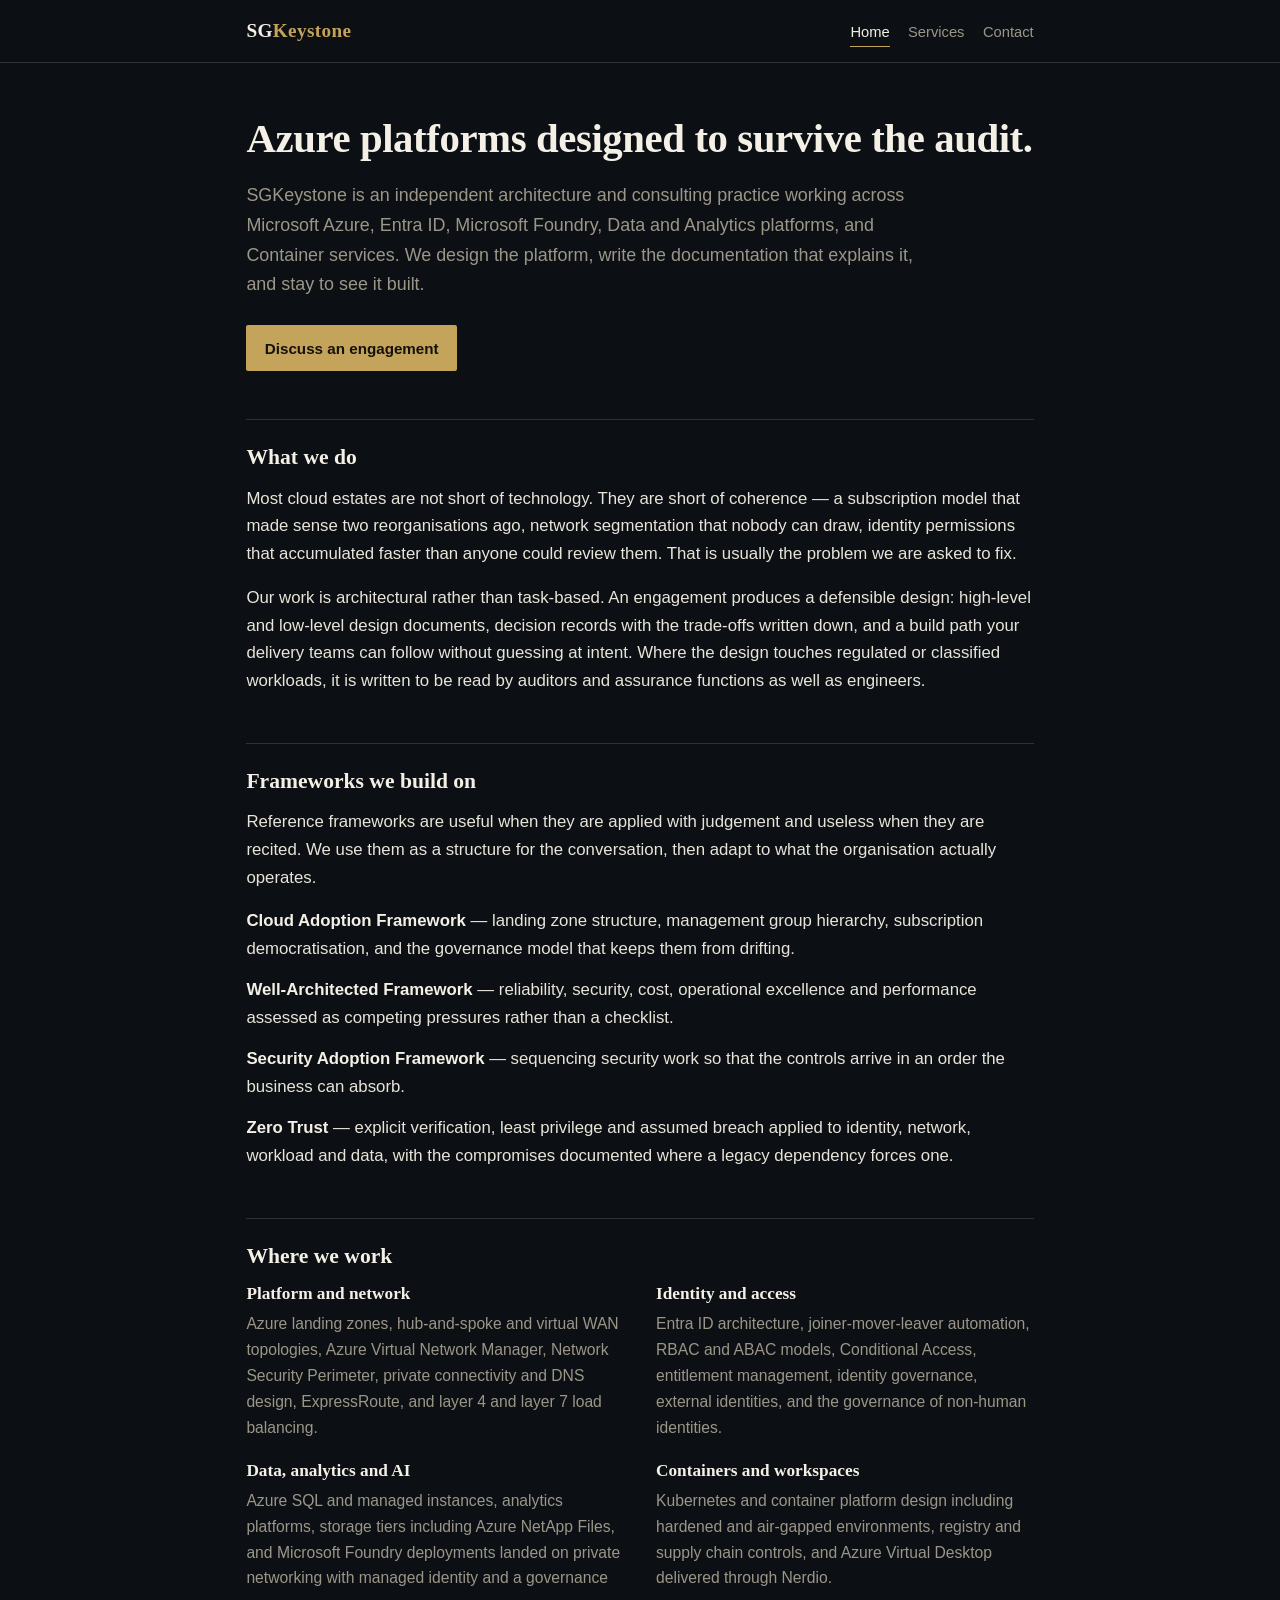
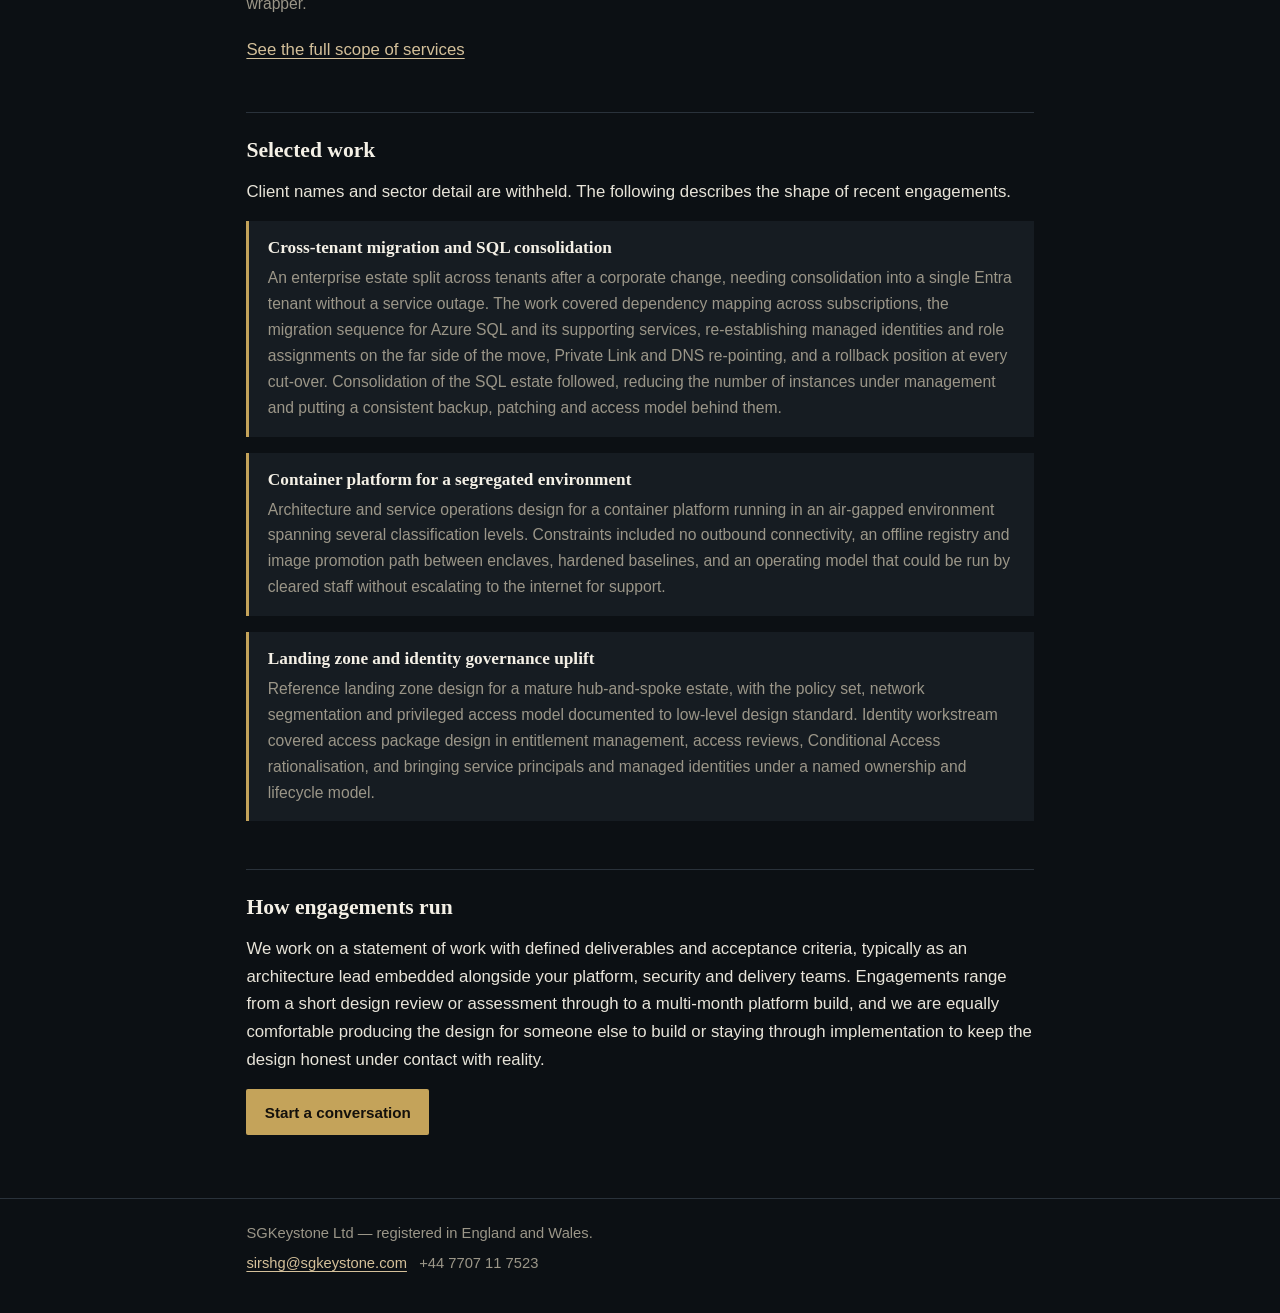
==== index.html @ daeaca65 "Publish SGKeystone Ltd static site at repo root. Add Home, Services and Contact pages with shared st" ====
<!DOCTYPE html>
<html lang="en-GB">
<head>
<meta charset="utf-8">
<meta name="viewport" content="width=device-width, initial-scale=1">
<title>SGKeystone — Architecture and consulting</title>
<meta name="description" content="Independent architecture and consulting practice for Microsoft Azure, MS Entra ID, Data platforms and container services. Landing zones, identity governance and Zero Trust design.">
<meta name="color-scheme" content="dark">
<link rel="stylesheet" href="style.css">
</head>
<body>
<header>
  <div class="bar">
    <a class="mark" href="index.html">SG<span>Keystone</span></a>
    <nav>
      <a class="here" href="index.html">Home</a>
      <a href="services.html">Services</a>
      <a href="contact.html">Contact</a>
    </nav>
  </div>
</header>
<div class="wrap">
  <div class="hero">
    <h1>Azure platforms designed to survive the audit.</h1>
    <p class="lead">SGKeystone is an independent architecture and consulting practice working across Microsoft Azure, Entra ID, Microsoft Foundry, Data and Analytics platforms, and Container services. We design the platform, write the documentation that explains it, and stay to see it built.</p>
    <a class="cta" href="contact.html">Discuss an engagement</a>
  </div>
  <section>
    <h2>What we do</h2>
    <p>Most cloud estates are not short of technology. They are short of coherence — a subscription model that made sense two reorganisations ago, network segmentation that nobody can draw, identity permissions that accumulated faster than anyone could review them. That is usually the problem we are asked to fix.</p>
    <p>Our work is architectural rather than task-based. An engagement produces a defensible design: high-level and low-level design documents, decision records with the trade-offs written down, and a build path your delivery teams can follow without guessing at intent. Where the design touches regulated or classified workloads, it is written to be read by auditors and assurance functions as well as engineers.</p>
  </section>
  <section>
    <h2>Frameworks we build on</h2>
    <p>Reference frameworks are useful when they are applied with judgement and useless when they are recited. We use them as a structure for the conversation, then adapt to what the organisation actually operates.</p>
    <ul class="plain">
      <li><b>Cloud Adoption Framework</b> — landing zone structure, management group hierarchy, subscription democratisation, and the governance model that keeps them from drifting.</li>
      <li><b>Well-Architected Framework</b> — reliability, security, cost, operational excellence and performance assessed as competing pressures rather than a checklist.</li>
      <li><b>Security Adoption Framework</b> — sequencing security work so that the controls arrive in an order the business can absorb.</li>
      <li><b>Zero Trust</b> — explicit verification, least privilege and assumed breach applied to identity, network, workload and data, with the compromises documented where a legacy dependency forces one.</li>
    </ul>
  </section>
  <section>
    <h2>Where we work</h2>
    <div class="pair">
      <div><h3>Platform and network</h3><p>Azure landing zones, hub-and-spoke and virtual WAN topologies, Azure Virtual Network Manager, Network Security Perimeter, private connectivity and DNS design, ExpressRoute, and layer 4 and layer 7 load balancing.</p></div>
      <div><h3>Identity and access</h3><p>Entra ID architecture, joiner-mover-leaver automation, RBAC and ABAC models, Conditional Access, entitlement management, identity governance, external identities, and the governance of non-human identities.</p></div>
    </div>
    <div class="pair">
      <div><h3>Data, analytics and AI</h3><p>Azure SQL and managed instances, analytics platforms, storage tiers including Azure NetApp Files, and Microsoft Foundry deployments landed on private networking with managed identity and a governance wrapper.</p></div>
      <div><h3>Containers and workspaces</h3><p>Kubernetes and container platform design including hardened and air-gapped environments, registry and supply chain controls, and Azure Virtual Desktop delivered through Nerdio.</p></div>
    </div>
    <p><a href="services.html">See the full scope of services</a></p>
  </section>
  <section>
    <h2>Selected work</h2>
    <p>Client names and sector detail are withheld. The following describes the shape of recent engagements.</p>
    <div class="note"><h3>Cross-tenant migration and SQL consolidation</h3><p>An enterprise estate split across tenants after a corporate change, needing consolidation into a single Entra tenant without a service outage. The work covered dependency mapping across subscriptions, the migration sequence for Azure SQL and its supporting services, re-establishing managed identities and role assignments on the far side of the move, Private Link and DNS re-pointing, and a rollback position at every cut-over. Consolidation of the SQL estate followed, reducing the number of instances under management and putting a consistent backup, patching and access model behind them.</p></div>
    <div class="note"><h3>Container platform for a segregated environment</h3><p>Architecture and service operations design for a container platform running in an air-gapped environment spanning several classification levels. Constraints included no outbound connectivity, an offline registry and image promotion path between enclaves, hardened baselines, and an operating model that could be run by cleared staff without escalating to the internet for support.</p></div>
    <div class="note"><h3>Landing zone and identity governance uplift</h3><p>Reference landing zone design for a mature hub-and-spoke estate, with the policy set, network segmentation and privileged access model documented to low-level design standard. Identity workstream covered access package design in entitlement management, access reviews, Conditional Access rationalisation, and bringing service principals and managed identities under a named ownership and lifecycle model.</p></div>
  </section>
  <section>
    <h2>How engagements run</h2>
    <p>We work on a statement of work with defined deliverables and acceptance criteria, typically as an architecture lead embedded alongside your platform, security and delivery teams. Engagements range from a short design review or assessment through to a multi-month platform build, and we are equally comfortable producing the design for someone else to build or staying through implementation to keep the design honest under contact with reality.</p>
    <a class="cta" href="contact.html">Start a conversation</a>
  </section>
</div>
<footer>
  <div class="wrap">
    <p>SGKeystone Ltd — registered in England and Wales.</p>
    <p><a href="mailto:sirshg@sgkeystone.com">sirshg@sgkeystone.com</a> &nbsp; +44 7707 11 7523</p>
  </div>
</footer>
</body>
</html>
---- style.css ----
:root {
  --bg: #0c1014;
  --bg-header: #0c1014;
  --bg-elev: #161c22;
  --ink: #e8e4d9;
  --muted: #9b9688;
  --line: #2a323b;
  --accent: #c4a35a;
  --link: #d4c09a;
  --mark: #f4f0e6;
}

* { box-sizing: border-box; }

html {
  color-scheme: dark;
  scroll-behavior: smooth;
}

body {
  margin: 0;
  background: var(--bg);
  color: var(--ink);
  font-family: "Segoe UI", "Helvetica Neue", Helvetica, Arial, sans-serif;
  font-size: 1.05rem;
  line-height: 1.65;
}

a {
  color: var(--link);
  text-decoration-thickness: 1px;
  text-underline-offset: 0.18em;
}

a:hover { color: var(--mark); }

header {
  border-bottom: 1px solid var(--line);
  background: var(--bg-header);
  position: sticky;
  top: 0;
  z-index: 10;
}

.bar {
  max-width: 52rem;
  margin: 0 auto;
  padding: 0.95rem 1.4rem;
  display: flex;
  align-items: baseline;
  justify-content: space-between;
  gap: 1.5rem;
}

.mark {
  font-family: Georgia, "Times New Roman", serif;
  font-size: 1.2rem;
  font-weight: 700;
  letter-spacing: 0.02em;
  color: var(--mark);
  text-decoration: none;
}

.mark span { color: var(--accent); font-weight: 700; }

.mark:hover { color: var(--mark); }

nav {
  display: flex;
  gap: 1.15rem;
  font-size: 0.92rem;
}

nav a {
  color: var(--muted);
  text-decoration: none;
}

nav a:hover,
nav a.here {
  color: var(--mark);
}

nav a.here {
  border-bottom: 1px solid var(--accent);
  padding-bottom: 0.1rem;
}

.wrap {
  max-width: 52rem;
  margin: 0 auto;
  padding: 0 1.4rem 3.5rem;
}

.hero {
  padding: 3.2rem 0 1.4rem;
}

h1, h2, h3 {
  font-family: Georgia, "Times New Roman", serif;
  font-weight: 600;
  line-height: 1.25;
  color: var(--mark);
}

h1 {
  font-size: clamp(1.85rem, 4vw, 2.55rem);
  margin: 0 0 1rem;
  letter-spacing: -0.01em;
}

h2 {
  font-size: 1.35rem;
  margin: 0 0 0.85rem;
}

h3 {
  font-size: 1.08rem;
  margin: 0 0 0.4rem;
}

.lead {
  font-size: 1.12rem;
  color: var(--muted);
  max-width: 42rem;
  margin: 0 0 1.6rem;
}

.cta {
  display: inline-block;
  background: var(--accent);
  color: #14110c;
  font-weight: 600;
  font-size: 0.95rem;
  text-decoration: none;
  padding: 0.65rem 1.15rem;
  border-radius: 2px;
}

.cta:hover {
  color: #14110c;
  filter: brightness(1.08);
}

section {
  padding: 1.5rem 0 0.4rem;
  border-top: 1px solid var(--line);
  margin-top: 1.6rem;
}

section p { margin: 0 0 1rem; }

ul.plain {
  list-style: none;
  margin: 0 0 1rem;
  padding: 0;
}

ul.plain li {
  margin: 0 0 0.85rem;
  padding-left: 0;
}

ul.plain b { color: var(--mark); }

.pair {
  display: grid;
  grid-template-columns: 1fr 1fr;
  gap: 1.4rem 2rem;
  margin: 0 0 1.2rem;
}

.pair p {
  margin: 0;
  color: var(--muted);
  font-size: 0.98rem;
}

.note {
  background: var(--bg-elev);
  border-left: 3px solid var(--accent);
  padding: 1rem 1.15rem;
  margin: 0 0 1rem;
}

.note p {
  margin: 0;
  color: var(--muted);
  font-size: 0.98rem;
}

dl.detail {
  display: grid;
  grid-template-columns: 8rem 1fr;
  gap: 0.45rem 1rem;
  margin: 0 0 1.4rem;
}

dl.detail dt {
  color: var(--muted);
  font-weight: 600;
  font-size: 0.92rem;
}

dl.detail dd {
  margin: 0;
}

footer {
  border-top: 1px solid var(--line);
  color: var(--muted);
  font-size: 0.92rem;
}

footer .wrap {
  padding-top: 1.4rem;
  padding-bottom: 2rem;
}

footer p { margin: 0 0 0.35rem; }

@media (max-width: 720px) {
  .bar { flex-wrap: wrap; gap: 0.6rem 1rem; }
  .pair { grid-template-columns: 1fr; }
  dl.detail { grid-template-columns: 1fr; gap: 0.15rem; }
  dl.detail dt { margin-top: 0.55rem; }
  .hero { padding-top: 2.2rem; }
}
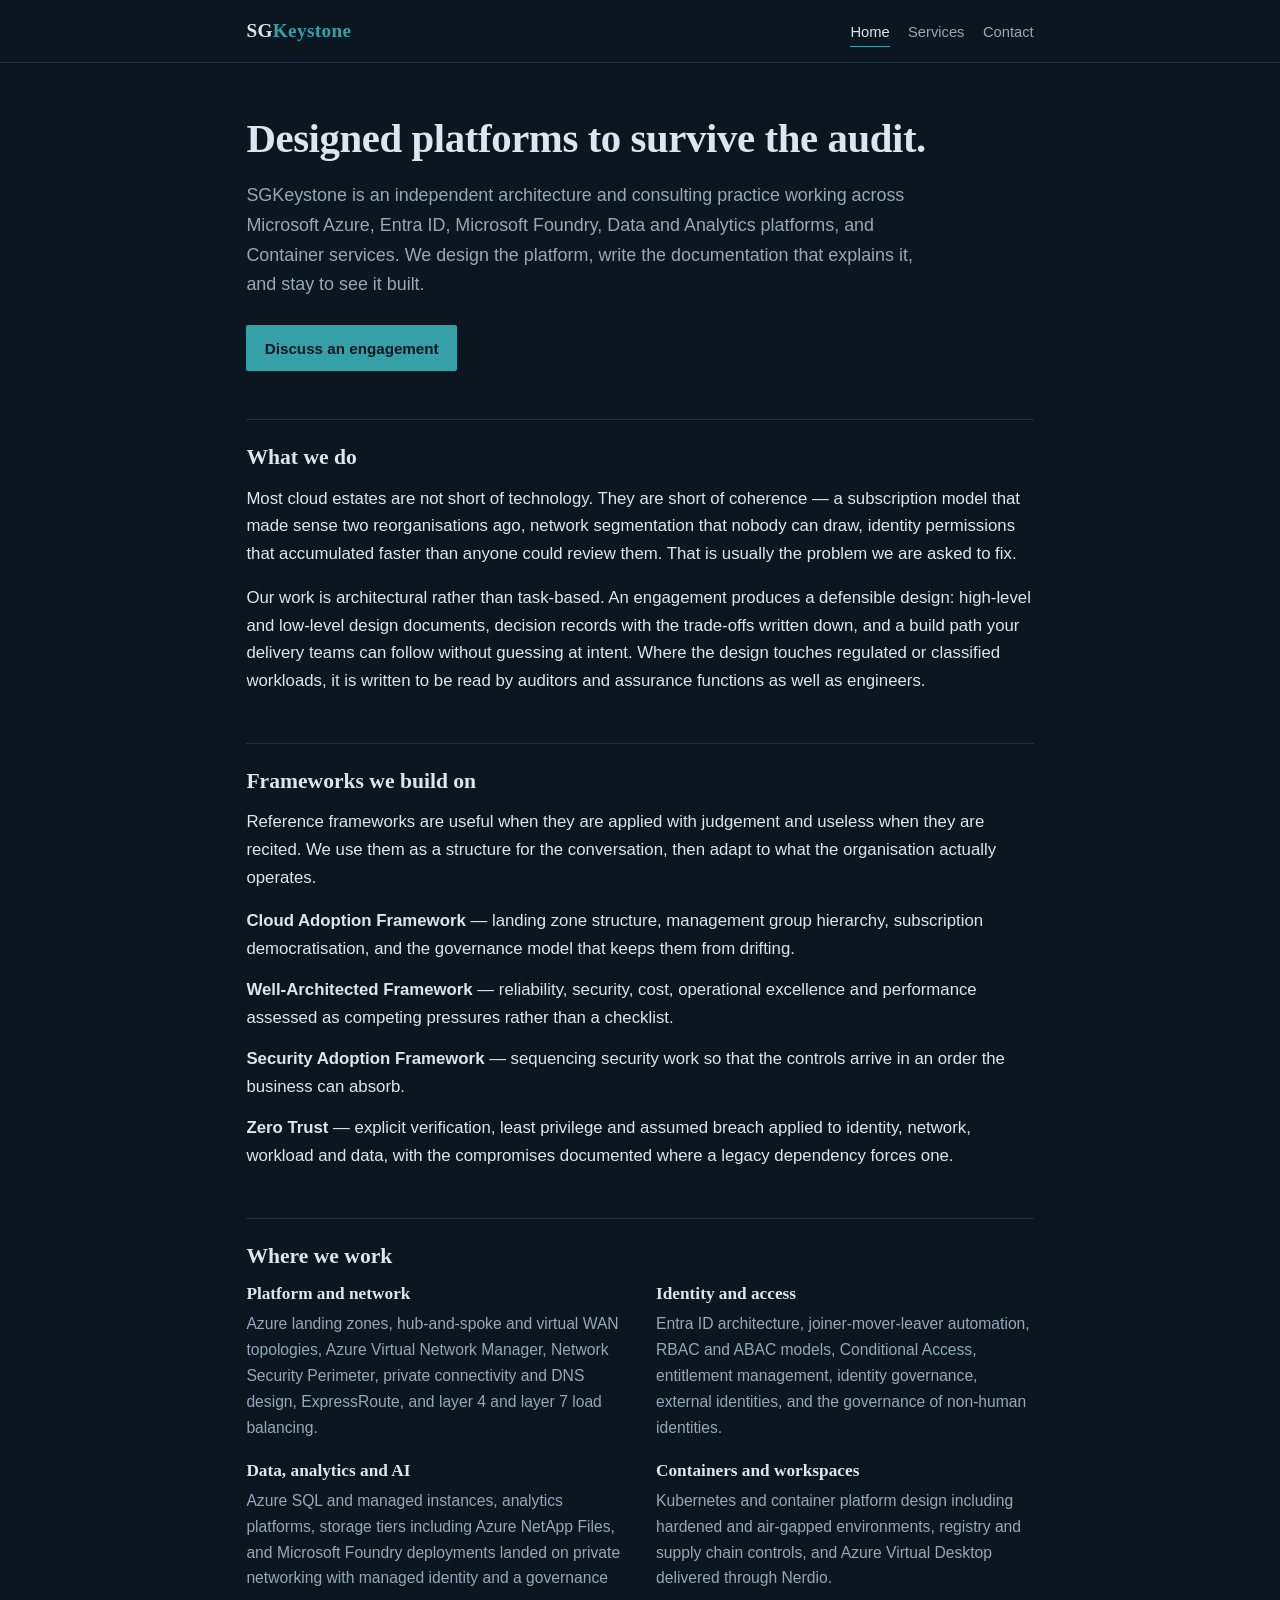
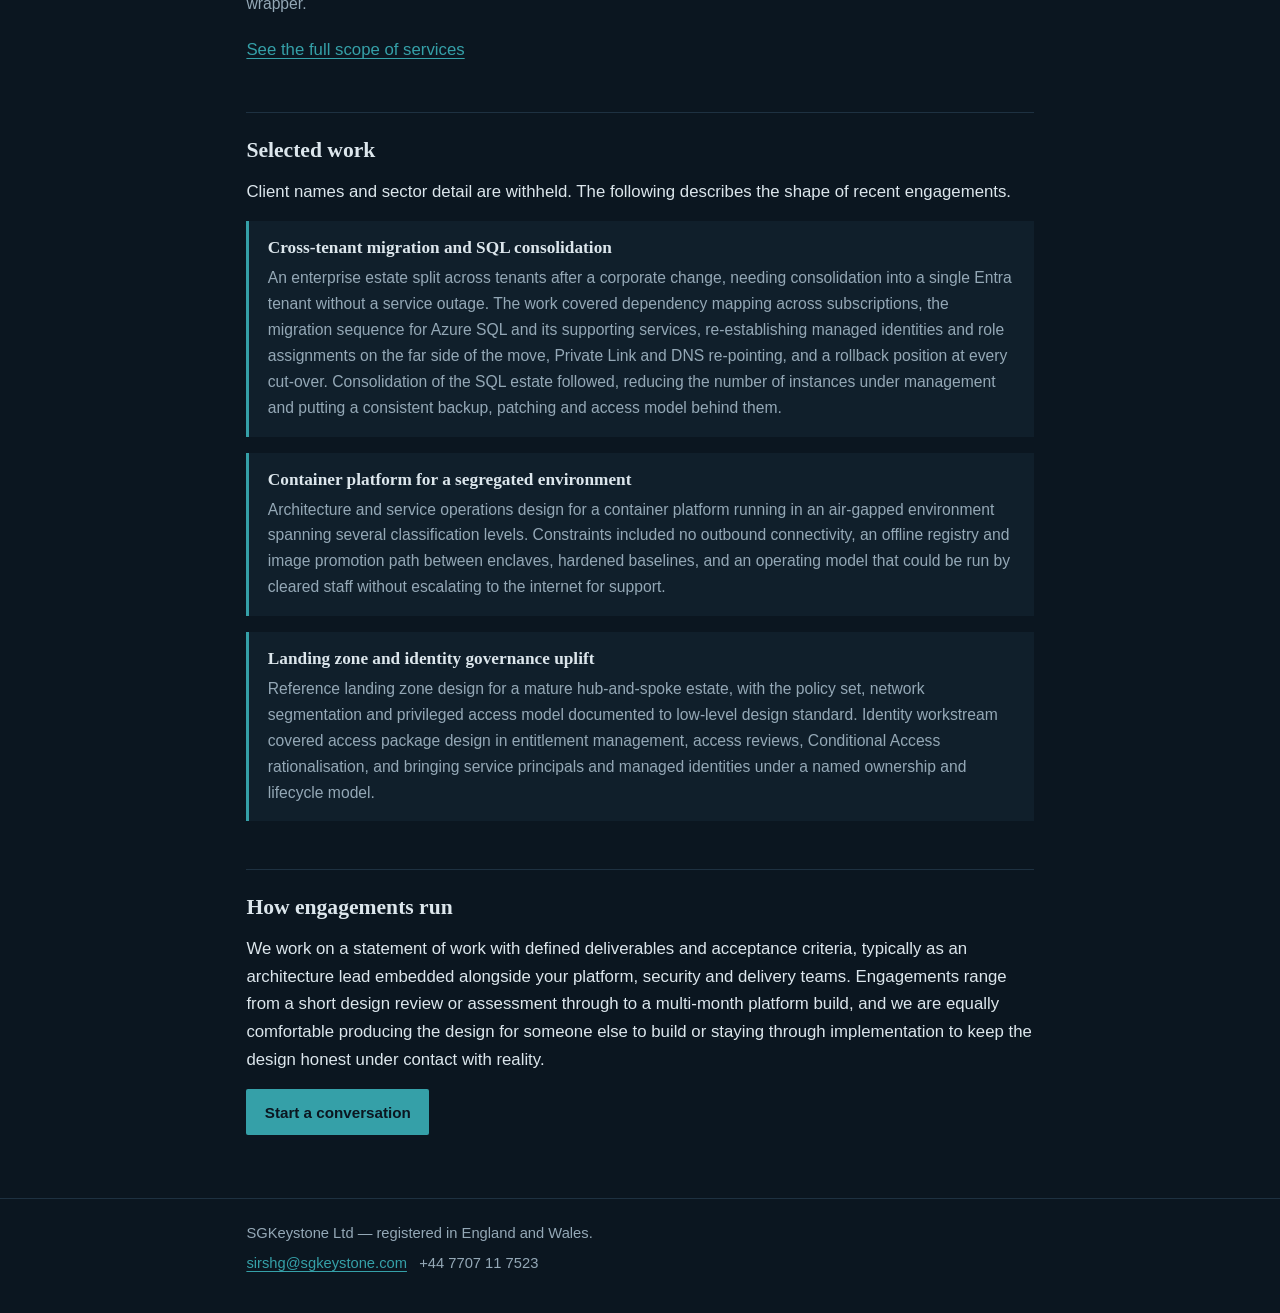
==== commit 10c254d1: "Update header text for clarity" ====
--- a/index.html
+++ b/index.html
@@ -21,7 +21,7 @@
 </header>
 <div class="wrap">
   <div class="hero">
-    <h1>Azure platforms designed to survive the audit.</h1>
+    <h1>Designed platforms to survive the audit.</h1>
     <p class="lead">SGKeystone is an independent architecture and consulting practice working across Microsoft Azure, Entra ID, Microsoft Foundry, Data and Analytics platforms, and Container services. We design the platform, write the documentation that explains it, and stay to see it built.</p>
     <a class="cta" href="contact.html">Discuss an engagement</a>
   </div>
--- a/style.css
+++ b/style.css
@@ -1,13 +1,11 @@
 :root {
-  --bg: #0c1014;
-  --bg-header: #0c1014;
-  --bg-elev: #161c22;
-  --ink: #e8e4d9;
-  --muted: #9b9688;
-  --line: #2a323b;
-  --accent: #c4a35a;
-  --link: #d4c09a;
-  --mark: #f4f0e6;
+  --bg: #0B1620;
+  --bg-raised: #101F2B;
+  --rule: #1E3141;
+  --ink: #DCE6EC;
+  --ink-soft: #94A8B6;
+  --accent: #35A0A8;
+  --accent-dim: #1E6E75;
 }
 
 * { box-sizing: border-box; }
@@ -27,16 +25,16 @@
 }
 
 a {
-  color: var(--link);
+  color: var(--accent);
   text-decoration-thickness: 1px;
   text-underline-offset: 0.18em;
 }
 
-a:hover { color: var(--mark); }
+a:hover { color: var(--ink); }
 
 header {
-  border-bottom: 1px solid var(--line);
-  background: var(--bg-header);
+  border-bottom: 1px solid var(--rule);
+  background: var(--bg);
   position: sticky;
   top: 0;
   z-index: 10;
@@ -57,13 +55,13 @@
   font-size: 1.2rem;
   font-weight: 700;
   letter-spacing: 0.02em;
-  color: var(--mark);
+  color: var(--ink);
   text-decoration: none;
 }
 
 .mark span { color: var(--accent); font-weight: 700; }
 
-.mark:hover { color: var(--mark); }
+.mark:hover { color: var(--ink); }
 
 nav {
   display: flex;
@@ -72,13 +70,13 @@
 }
 
 nav a {
-  color: var(--muted);
+  color: var(--ink-soft);
   text-decoration: none;
 }
 
 nav a:hover,
 nav a.here {
-  color: var(--mark);
+  color: var(--ink);
 }
 
 nav a.here {
@@ -100,7 +98,7 @@
   font-family: Georgia, "Times New Roman", serif;
   font-weight: 600;
   line-height: 1.25;
-  color: var(--mark);
+  color: var(--ink);
 }
 
 h1 {
@@ -121,7 +119,7 @@
 
 .lead {
   font-size: 1.12rem;
-  color: var(--muted);
+  color: var(--ink-soft);
   max-width: 42rem;
   margin: 0 0 1.6rem;
 }
@@ -129,7 +127,7 @@
 .cta {
   display: inline-block;
   background: var(--accent);
-  color: #14110c;
+  color: var(--bg);
   font-weight: 600;
   font-size: 0.95rem;
   text-decoration: none;
@@ -138,13 +136,13 @@
 }
 
 .cta:hover {
-  color: #14110c;
-  filter: brightness(1.08);
+  color: var(--bg);
+  background: var(--accent-dim);
 }
 
 section {
   padding: 1.5rem 0 0.4rem;
-  border-top: 1px solid var(--line);
+  border-top: 1px solid var(--rule);
   margin-top: 1.6rem;
 }
 
@@ -161,7 +159,7 @@
   padding-left: 0;
 }
 
-ul.plain b { color: var(--mark); }
+ul.plain b { color: var(--ink); }
 
 .pair {
   display: grid;
@@ -172,12 +170,12 @@
 
 .pair p {
   margin: 0;
-  color: var(--muted);
+  color: var(--ink-soft);
   font-size: 0.98rem;
 }
 
 .note {
-  background: var(--bg-elev);
+  background: var(--bg-raised);
   border-left: 3px solid var(--accent);
   padding: 1rem 1.15rem;
   margin: 0 0 1rem;
@@ -185,7 +183,7 @@
 
 .note p {
   margin: 0;
-  color: var(--muted);
+  color: var(--ink-soft);
   font-size: 0.98rem;
 }
 
@@ -197,7 +195,7 @@
 }
 
 dl.detail dt {
-  color: var(--muted);
+  color: var(--ink-soft);
   font-weight: 600;
   font-size: 0.92rem;
 }
@@ -207,8 +205,8 @@
 }
 
 footer {
-  border-top: 1px solid var(--line);
-  color: var(--muted);
+  border-top: 1px solid var(--rule);
+  color: var(--ink-soft);
   font-size: 0.92rem;
 }
 
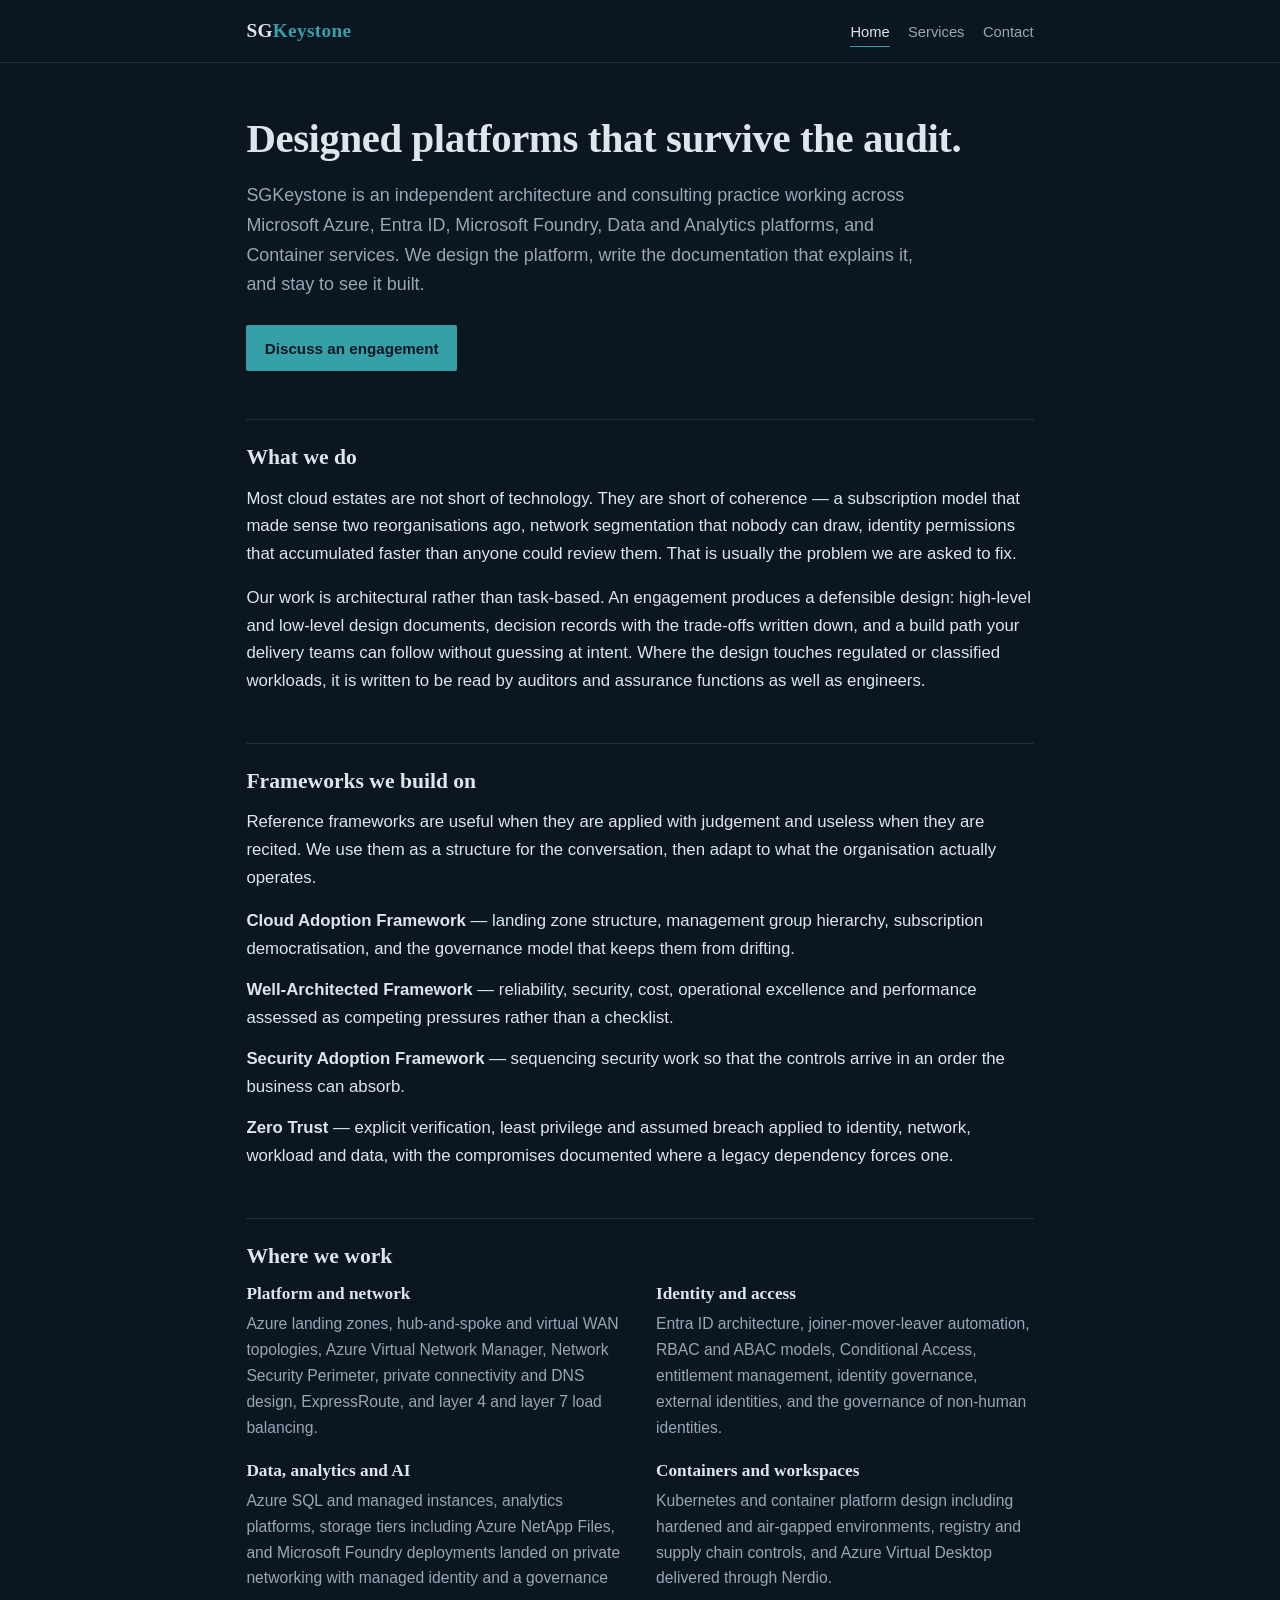
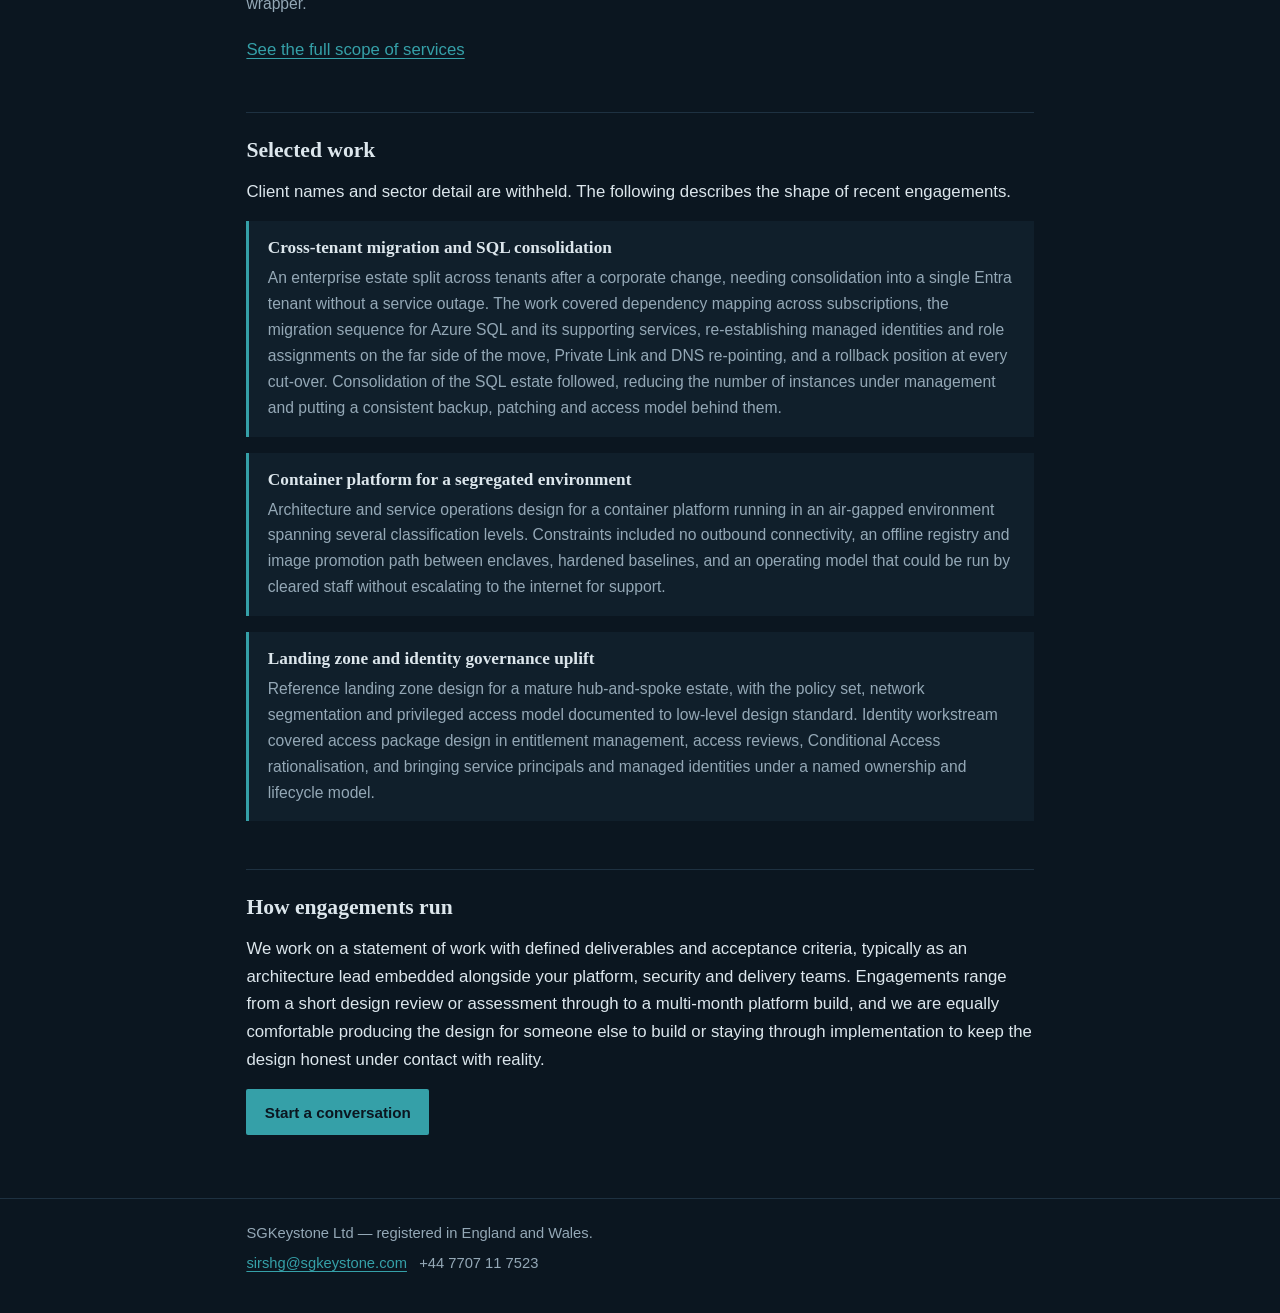
==== commit 239e513b: "Update header text for clarity" ====
--- a/index.html
+++ b/index.html
@@ -21,7 +21,7 @@
 </header>
 <div class="wrap">
   <div class="hero">
-    <h1>Designed platforms to survive the audit.</h1>
+    <h1>Designed platforms that survive the audit.</h1>
     <p class="lead">SGKeystone is an independent architecture and consulting practice working across Microsoft Azure, Entra ID, Microsoft Foundry, Data and Analytics platforms, and Container services. We design the platform, write the documentation that explains it, and stay to see it built.</p>
     <a class="cta" href="contact.html">Discuss an engagement</a>
   </div>
